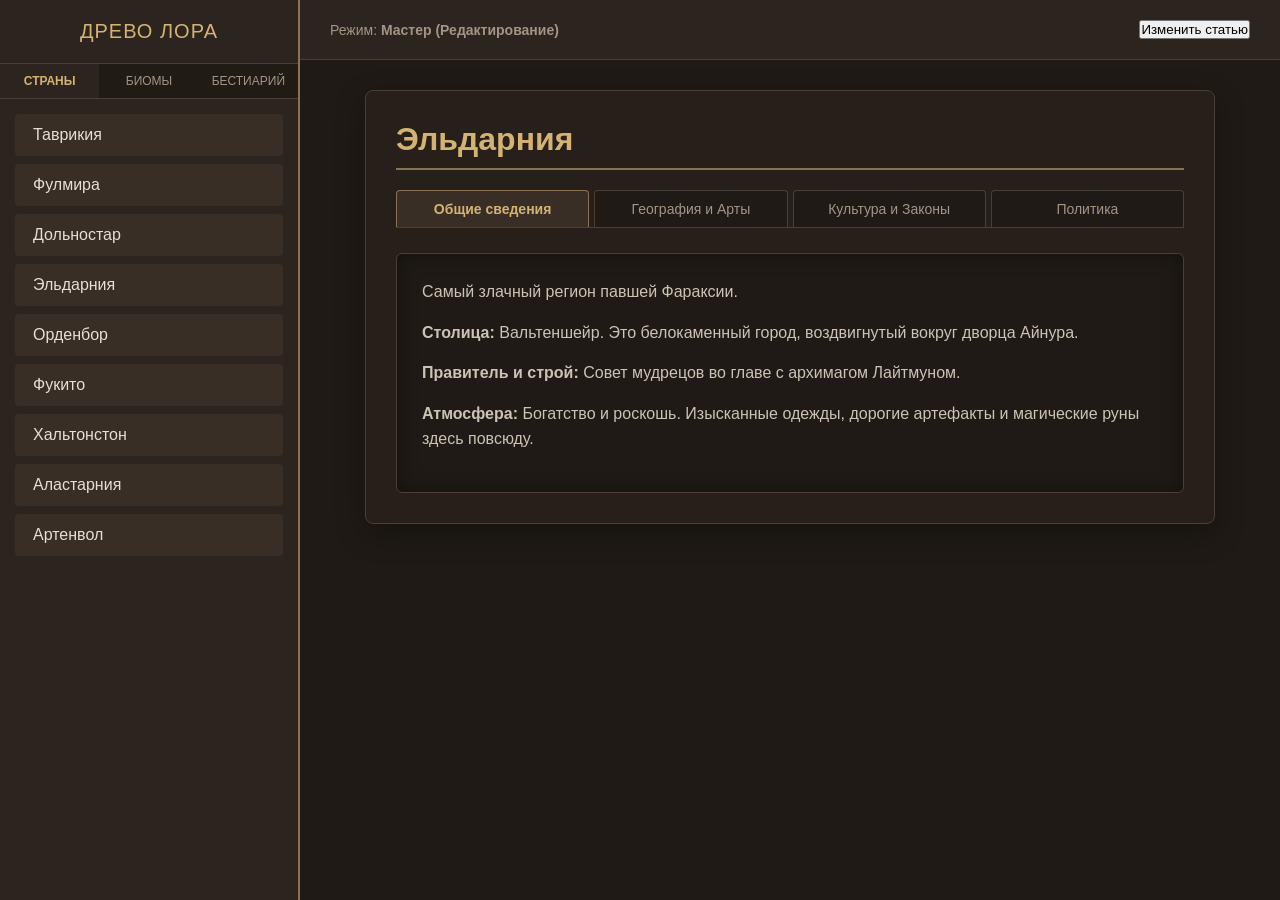
==== eldarnia.html @ c7cfd64f "Add files via upload" ====
<!DOCTYPE html>
<html lang="ru">
<head>
    <meta charset="UTF-8">
    <meta name="viewport" content="width=device-width, initial-scale=1.0">
    <title>Древо лора - Эльдарния</title>
    <!-- Подключаем наш идеальный общий CSS -->
    <link rel="stylesheet" href="style.css">
</head>
<body>

    <!-- БОКОВАЯ ПАНЕЛЬ -->
    <aside class="sidebar">
        <div class="studio-title">Древо лора</div>
        
        <div class="nav-tabs">
            <button class="tab-btn active">Страны</button>
            <button class="tab-btn">Биомы</button>
            <button class="tab-btn">Бестиарий</button>
        </div>

        <!-- Обновленное меню (Эльдарния теперь активна и ведет сама на себя) -->
        <div class="list-container">
            <a href="index.html" class="list-item-link">Таврикия</a>
            <a href="fulmira.html" class="list-item-link">Фулмира</a>
            <a href="dolnostar.html" class="list-item-link">Дольностар</a>
            <a href="eldarnia.html" class="list-item-link active">Эльдарния</a>
            <a href="#" class="list-item-link">Орденбор</a>
            <a href="#" class="list-item-link">Фукито</a>
            <a href="#" class="list-item-link">Хальтонстон</a>
            <a href="#" class="list-item-link">Аластарния</a>
            <a href="#" class="list-item-link">Артенвол</a>
        </div>
    </aside>

    <!-- ГЛАВНАЯ РАБОЧАЯ ОБЛАСТЬ -->
    <main class="main-content">
        <div class="top-bar">
            <div class="mode-indicator">Режим: <strong>Мастер (Редактирование)</strong></div>
            <button class="btn-edit">Изменить статью</button>
        </div>

        <div class="content-body">
            <article class="article-view">
                <h1 class="article-title">Эльдарния</h1>
                
                <div class="article-tabs">
                    <button class="inner-tab-btn active" onclick="openSubTab(event, 'general')">Общие сведения</button>
                    <button class="inner-tab-btn" onclick="openSubTab(event, 'geography')">География и Арты</button>
                    <button class="inner-tab-btn" onclick="openSubTab(event, 'culture')">Культура и Законы</button>
                    <button class="inner-tab-btn" onclick="openSubTab(event, 'politics')">Политика</button>
                </div>

                <!-- Вкладка 1: Общие сведения -->
                <div id="general" class="tab-content active">
                    <p>Самый злачный регион павшей Фараксии.</p>
                    <p><strong>Столица:</strong> Вальтеншейр. Это белокаменный город, воздвигнутый вокруг дворца Айнура.</p>
                    <p><strong>Правитель и строй:</strong> Совет мудрецов во главе с архимагом Лайтмуном.</p>
                    <p><strong>Атмосфера:</strong> Богатство и роскошь. Изысканные одежды, дорогие артефакты и магические руны здесь повсюду.</p>
                    <img src="eldarnia-general.jpg" alt="Герб Эльдарнии" class="tab-art-box" onerror="this.style.display='none';">
                </div>

                <!-- Вкладка 2: География -->
                <div id="geography" class="tab-content">
                    <p><strong>Ландшафт:</strong> Преимущественно равнины, есть небольшой горный хребет, много лесов.</p>
                    <p><strong>Особенности городов:</strong> Города здесь представляют собой величественные сооружения, включающие в себя исполинские статуи и монументы. В каждом городе есть своя уникальная школа магии, из-за чего каждое поселение имеет большую ценность.</p>
                    <p><strong>Главный ресурс:</strong> Магические кристаллы, свитки и артефакты.</p>
                    <img src="eldarnia-geography.jpg" alt="Пейзажи Эльдарнии" class="tab-art-box" onerror="this.style.display='none';">
                </div>

                <!-- Вкладка 3: Культура -->
                <div id="culture" class="tab-content">
                    <p><strong>Отношение к магии:</strong> Магия в Эльдарнии — это центральный столп страны. Она уважается и почитается.</p>
                    <p><strong>Религия:</strong> Вера в богиню-мать. Именно она дарует магическую силу, по мнению эльдарцев.</p>
                    <p><strong>Табу:</strong> Запрет на некромантию и магию крови.</p>
                    <img src="eldarnia-culture.jpg" alt="Культура Эльдарнии" class="tab-art-box" onerror="this.style.display='none';">
                </div>

                <!-- Вкладка 4: Политрка -->
                <div id="politics" class="tab-content">
                    <p><strong>Внешняя политика:</strong> Финансовая помощь Фулмире, дабы она сдерживала Таврикию. Эльдарния также сохраняет дружественные отношения с другими странами Аурунита.</p>
                    <p><strong>Внутренняя политика:</strong> Внутри Эльдарнии назревают народные волнения. Повстанцы-роялисты считают, что совет — предатели, которые развалили великую империю Фараксию 35 лет назад и хотят вернуть старую династию.</p>
                    <img src="eldarnia-politics.jpg" alt="Политические волнения" class="tab-art-box" onerror="this.style.display='none';">
                </div>

            </article>
        </div>
    </main>

    <!-- СКРИПТ ПЕРЕКЛЮЧЕНИЯ ВКЛАДОК -->
    <script>
        function openSubTab(evt, tabId) {
            const tabContents = document.getElementsByClassName("tab-content");
            for (let i = 0; i < tabContents.length; i++) {
                tabContents[i].classList.remove("active");
            }
            const tabButtons = document.getElementsByClassName("inner-tab-btn");
            for (let i = 0; i < tabButtons.length; i++) {
                tabButtons[i].classList.remove("active");
            }
            document.getElementById(tabId).classList.add("active");
            evt.currentTarget.classList.add("active");
        }
    </script>
</body>
---- style.css ----
/* ОБЩИЕ ФЭНТЕЗИ-СТИЛИ ДЛЯ ВСЕГО САЙТА */
* {
    box-sizing: border-box;
    margin: 0;
    padding: 0;
    font-family: 'Segoe UI', Roboto, Helvetica, Arial, sans-serif;
}

body {
    background-color: #1a1612;
    color: #e6dfd3;
    display: flex;
    height: 100vh;
    overflow: hidden;
}

/* БОКОВАЯ ПАНЕЛЬ НАВИГАЦИИ */
.sidebar {
    width: 300px;
    background-color: #2c241e;
    border-right: 2px solid #8a7355;
    display: flex;
    flex-direction: column;
    box-shadow: 4px 0 15px rgba(0,0,0,0.5);
}

.studio-title {
    padding: 20px;
    font-size: 20px;
    text-align: center;
    text-transform: uppercase;
    letter-spacing: 1px;
    color: #d4b274;
    border-bottom: 1px solid #4a3e35;
}

.nav-tabs {
    display: flex;
    background-color: #211b16;
    border-bottom: 1px solid #4a3e35;
}

.tab-btn {
    flex: 1;
    padding: 10px;
    background: none;
    border: none;
    color: #a39585;
    cursor: pointer;
    font-size: 12px;
    text-transform: uppercase;
}

.tab-btn.active {
    color: #d4b274;
    background-color: #2c241e;
    font-weight: bold;
}

.list-container {
    flex: 1;
    overflow-y: auto;
    padding: 15px;
}

/* Вертикальные кнопки бокового меню */
.list-item-link {
    display: block;
    text-decoration: none;
    color: #e6dfd3;
    padding: 12px 15px;
    background-color: #382e26;
    margin-bottom: 8px;
    border-radius: 4px;
    border-left: 3px solid transparent;
    transition: all 0.2s;
}

.list-item-link:hover {
    background-color: #473b31;
    border-left: 3px solid #d4b274;
    color: #d4b274;
}

/* РАБОЧАЯ ОБЛАСТЬ СТУДИИ */
.main-content {
    flex: 1;
    display: flex;
    flex-direction: column;
    background-color: #1f1a15;
    position: relative;
}

.top-bar {
    height: 60px;
    background-color: #2c241e;
    border-bottom: 1px solid #4a3e35;
    display: flex;
    align-items: center;
    justify-content: space-between;
    padding: 0 30px;
}

.mode-indicator {
    font-size: 14px;
    color: #a39585;
}

/* Контентная зона статьи — центрируем всё строго посередине экрана */
.content-body {
    flex: 1;
    padding: 30px;
    overflow-y: auto;
    display: flex;
    justify-content: center;
    align-items: flex-start; /* Не дает карточке растягиваться на бесконечную высоту */
    background-color: #1f1a15;
}

/* ВНЕШНЯЯ КАРТОЧКА СТАТЬИ — теперь она никогда не выйдет за рамки экрана */
.article-view {
    width: 100%;
    max-width: 850px; /* Идеальная контролируемая ширина для чтения */
    background-color: #261f1a;
    padding: 30px; /* Чуть уменьшили отступ, чтобы тексту было просторнее */
    border-radius: 8px;
    border: 1px solid #4a3e35;
    box-shadow: 0 10px 30px rgba(0,0,0,0.3);
    display: flex;
    flex-direction: column;
}
.article-title {
    color: #d4b274;
    font-size: 32px;
    margin-bottom: 20px;
    border-bottom: 2px solid #8a7355;
    padding-bottom: 10px;
}

/* ГОРИЗОНТАЛЬНЫЕ ВКЛАДКИ */
.article-tabs {
    display: flex;
    gap: 5px;
    margin-bottom: 25px;
    border-bottom: 1px solid #4a3e35;
    width: 100%;
}

/* КНОПКИ ВНУТРИ ВКЛАДОК */
.inner-tab-btn {
    background-color: #1f1a15;
    color: #a39585;
    border: 1px solid #4a3e35;
    border-bottom: none;
    padding: 10px 20px;
    cursor: pointer;
    border-radius: 4px 4px 0 0;
    font-size: 14px;
    flex: 1;
    text-align: center;
    transition: all 0.2s;
}

.inner-tab-btn:hover {
    background-color: #382e26;
    color: #e6dfd3;
}

.inner-tab-btn.active {
    background-color: #382e26;
    color: #d4b274;
    border-color: #8a7355;
    font-weight: bold;
}

/* ИДЕАЛЬНАЯ РАМКА ТАВРИКИИ (Плотно облегает контент) */
.tab-content {
    display: none;
    background-color: #1f1a15;
    border: 1px solid #4a3e35;
    border-radius: 6px;
    padding: 25px;
    line-height: 1.6;
    color: #ccc3b4;
    box-shadow: inset 0 0 20px rgba(0,0,0,0.4);
    width: 100%;
    height: auto; 
}

.tab-content.active {
    display: block;
}

.tab-content p {
    margin-bottom: 15px;
}

/* УМНЫЙ АДАПТИВНЫЙ АРТ */
.tab-art-box {
    max-width: 100%;
    max-height: 550px;
    height: auto;
    object-fit: contain;
    display: block;
    margin: 25px auto 0 auto;
    border-radius: 4px;
    border: 1px solid #382e26; 
    box-shadow: 0 4px 10px rgba(0,0,0,0.5);
}
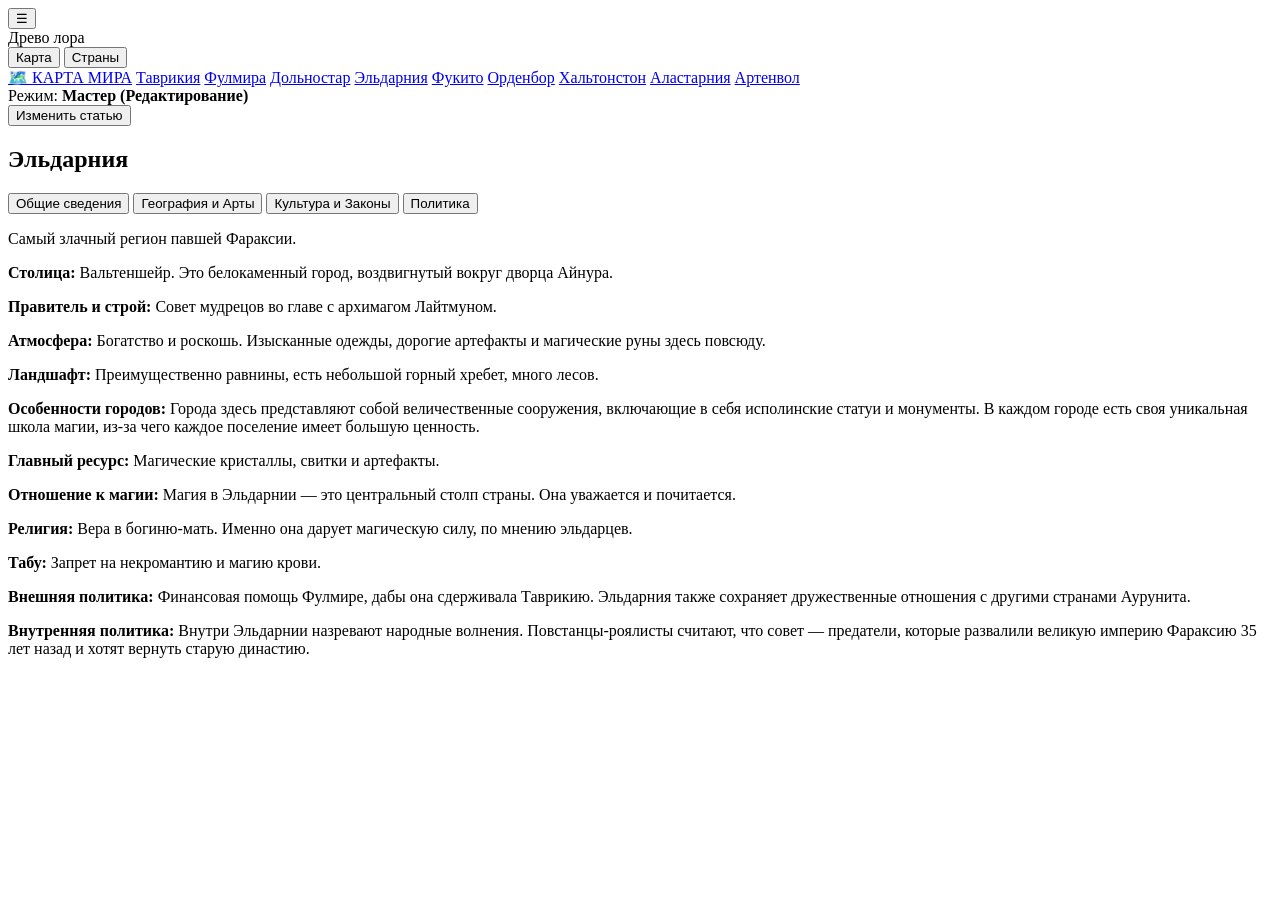
==== commit da1fc870: "Add files via upload" ====
--- a/eldarnia.html
+++ b/eldarnia.html
@@ -8,29 +8,31 @@
     <link rel="stylesheet" href="style.css">
 </head>
 <body>
+    <button class="mobile-menu-toggle" onclick="toggleMobileMenu()">☰</button>
 
     <!-- БОКОВАЯ ПАНЕЛЬ -->
     <aside class="sidebar">
         <div class="studio-title">Древо лора</div>
         
         <div class="nav-tabs">
-            <button class="tab-btn active">Страны</button>
-            <button class="tab-btn">Биомы</button>
-            <button class="tab-btn">Бестиарий</button>
+            <button class="tab-btn active">Карта</button>
+            <button class="tab-btn">Страны</button>
         </div>
 
         <!-- Обновленное меню (Эльдарния теперь активна и ведет сама на себя) -->
         <div class="list-container">
+            <a href="map.html" class="list-item-link">🗺️ КАРТА МИРА</a>
             <a href="index.html" class="list-item-link">Таврикия</a>
             <a href="fulmira.html" class="list-item-link">Фулмира</a>
             <a href="dolnostar.html" class="list-item-link">Дольностар</a>
-            <a href="eldarnia.html" class="list-item-link active">Эльдарния</a>
-            <a href="#" class="list-item-link">Орденбор</a>
-            <a href="#" class="list-item-link">Фукито</a>
-            <a href="#" class="list-item-link">Хальтонстон</a>
-            <a href="#" class="list-item-link">Аластарния</a>
-            <a href="#" class="list-item-link">Артенвол</a>
+            <a href="eldarnia.html" class="list-item-link">Эльдарния</a>
+            <a href="fukito.html" class="list-item-link">Фукито</a>
+            <a href="ordenbor.html" class="list-item-link">Орденбор</a>
+            <a href="haltonston.html" class="list-item-link">Хальтонстон</a>
+            <a href="alastarnia.html" class="list-item-link">Аластарния</a>
+            <a href="artenvol.html" class="list-item-link">Артенвол</a>
         </div>
+
     </aside>
 
     <!-- ГЛАВНАЯ РАБОЧАЯ ОБЛАСТЬ -->
@@ -57,7 +59,7 @@
                     <p><strong>Столица:</strong> Вальтеншейр. Это белокаменный город, воздвигнутый вокруг дворца Айнура.</p>
                     <p><strong>Правитель и строй:</strong> Совет мудрецов во главе с архимагом Лайтмуном.</p>
                     <p><strong>Атмосфера:</strong> Богатство и роскошь. Изысканные одежды, дорогие артефакты и магические руны здесь повсюду.</p>
-                    <img src="eldarnia-general.jpg" alt="Герб Эльдарнии" class="tab-art-box" onerror="this.style.display='none';">
+                    <img src="https://i.pinimg.com/originals/eb/a1/38/eba138faec79b8bd2629e99ad2612047.jpg?nii=t++" alt="Герб Эльдарнии" class="tab-art-box" onerror="this.style.display='none';">
                 </div>
 
                 <!-- Вкладка 2: География -->
@@ -65,7 +67,7 @@
                     <p><strong>Ландшафт:</strong> Преимущественно равнины, есть небольшой горный хребет, много лесов.</p>
                     <p><strong>Особенности городов:</strong> Города здесь представляют собой величественные сооружения, включающие в себя исполинские статуи и монументы. В каждом городе есть своя уникальная школа магии, из-за чего каждое поселение имеет большую ценность.</p>
                     <p><strong>Главный ресурс:</strong> Магические кристаллы, свитки и артефакты.</p>
-                    <img src="eldarnia-geography.jpg" alt="Пейзажи Эльдарнии" class="tab-art-box" onerror="this.style.display='none';">
+                    <img src="https://i.pinimg.com/736x/6c/3e/ee/6c3eee54a87bc6cf2becf843c04a4c83.jpg" alt="Пейзажи Эльдарнии" class="tab-art-box" onerror="this.style.display='none';">
                 </div>
 
                 <!-- Вкладка 3: Культура -->
@@ -73,14 +75,14 @@
                     <p><strong>Отношение к магии:</strong> Магия в Эльдарнии — это центральный столп страны. Она уважается и почитается.</p>
                     <p><strong>Религия:</strong> Вера в богиню-мать. Именно она дарует магическую силу, по мнению эльдарцев.</p>
                     <p><strong>Табу:</strong> Запрет на некромантию и магию крови.</p>
-                    <img src="eldarnia-culture.jpg" alt="Культура Эльдарнии" class="tab-art-box" onerror="this.style.display='none';">
+                    <img src="https://i.pinimg.com/736x/17/5c/aa/175caae6d6a584482ba58462c07153a6.jpg" alt="Культура Эльдарнии" class="tab-art-box" onerror="this.style.display='none';">
                 </div>
 
                 <!-- Вкладка 4: Политрка -->
                 <div id="politics" class="tab-content">
                     <p><strong>Внешняя политика:</strong> Финансовая помощь Фулмире, дабы она сдерживала Таврикию. Эльдарния также сохраняет дружественные отношения с другими странами Аурунита.</p>
                     <p><strong>Внутренняя политика:</strong> Внутри Эльдарнии назревают народные волнения. Повстанцы-роялисты считают, что совет — предатели, которые развалили великую империю Фараксию 35 лет назад и хотят вернуть старую династию.</p>
-                    <img src="eldarnia-politics.jpg" alt="Политические волнения" class="tab-art-box" onerror="this.style.display='none';">
+                    <img src="https://i.pinimg.com/736x/cd/63/3d/cd633d72fc97671edd81ef5db1ade7ac.jpg" alt="Политические волнения" class="tab-art-box" onerror="this.style.display='none';">
                 </div>
 
             </article>
